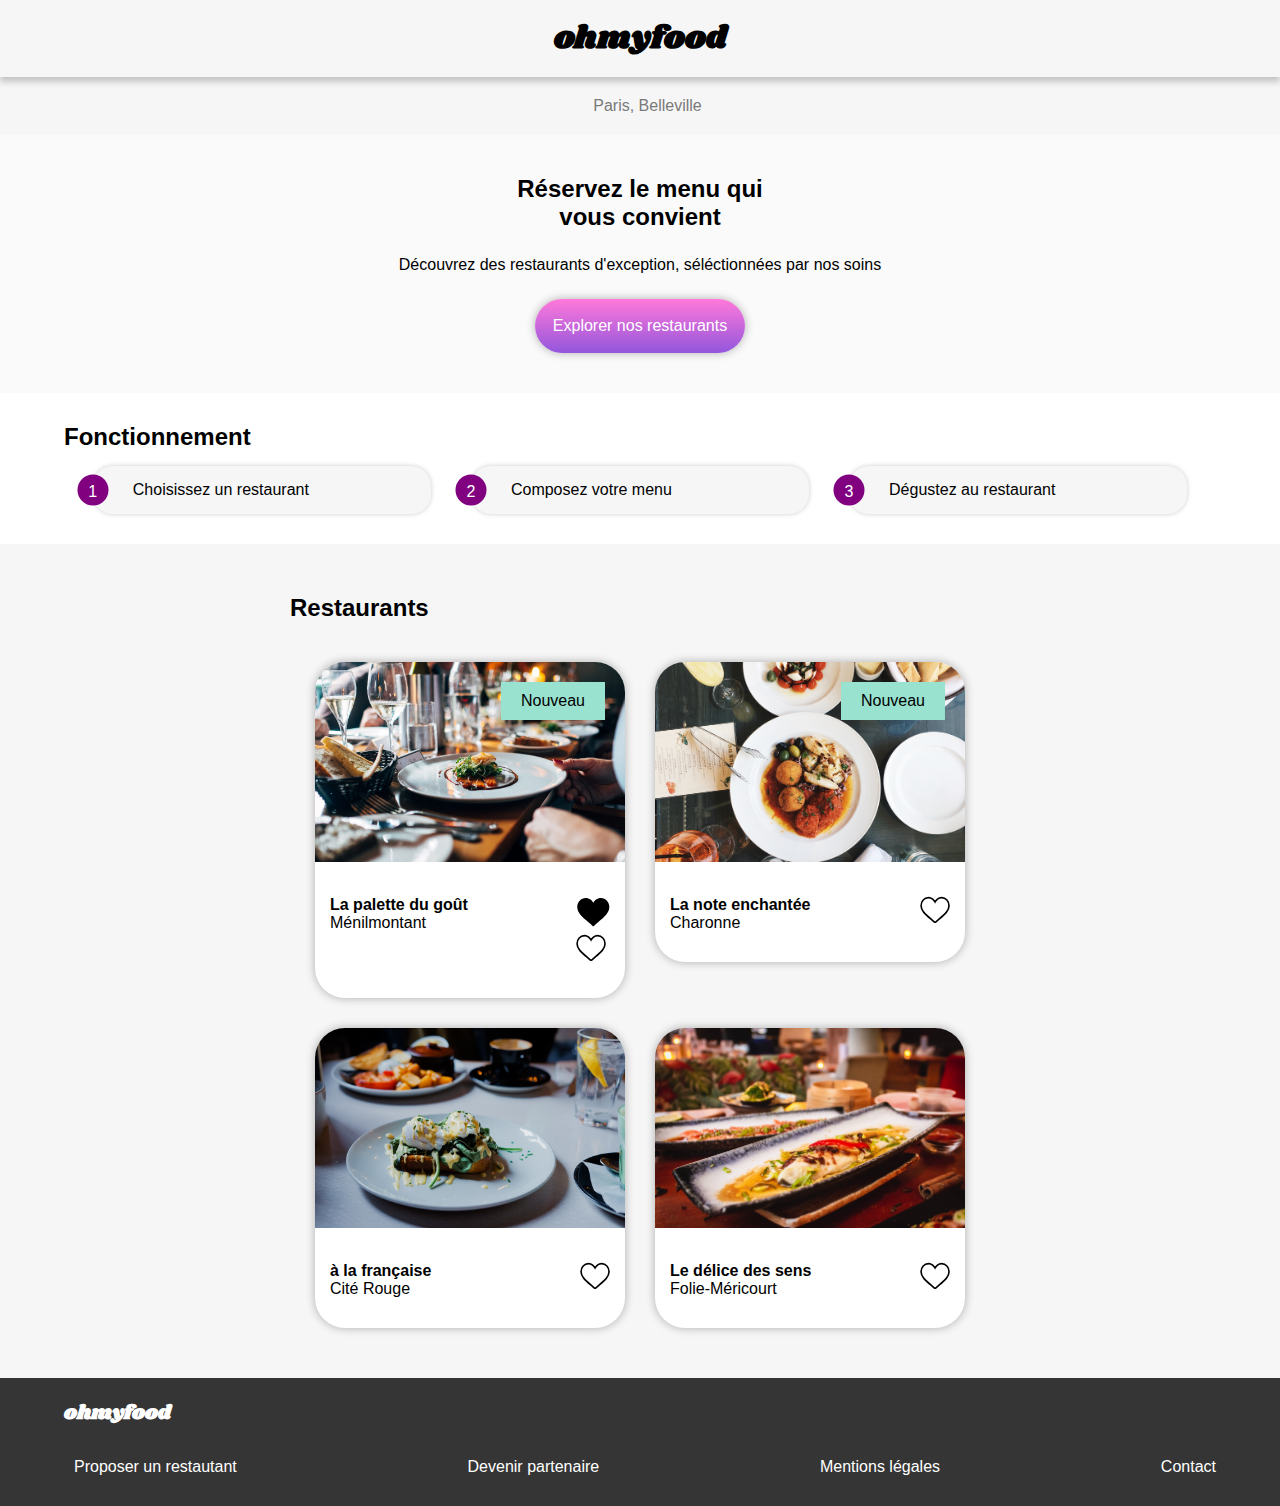
==== index.html @ 83a880f5 "integration terminée" ====
<!DOCTYPE html>
<html lang="en">
<head>
    <meta charset="UTF-8">
    <meta name="viewport" content="width=device-width, initial-scale=1.0">
    <link rel="stylesheet" href="./styles/style.css">
    <link
      rel="stylesheet"
      href="https://cdnjs.cloudflare.com/ajax/libs/font-awesome/6.4.0/css/all.min.css"
      integrity="sha512-iecdLmaskl7CVkqkXNQ/ZH/XLlvWZOJyj7Yy7tcenmpD1ypASozpmT/E0iPtmFIB46ZmdtAc9eNBvH0H/ZpiBw=="
      crossorigin="anonymous"
      referrerpolicy="no-referrer"
    >
    <title>Document</title>
</head>
<body>
    <header>
        <a href="index.html" class="logo">
            <h1>ohmyfood</h1>
        </a>
    </header>
    <main>
        <div class="localisation">
            <i class="fa-solid fa-location-dot"></i>
            <p>Paris, Belleville</p>
        </div>
        <section class="hero">
            <h2>Réservez le menu qui vous convient</h2>
            <p>Découvrez des restaurants d'exception, séléctionnées par nos soins</p>
            <div class="hero-btn">
                <p>Explorer nos restaurants</p>
            </div>
        </section>
    </main>
    <section class="fonctionnement">
        <div class="fonctionnement-containeur">
            <h2>Fonctionnement</h2>
            <div class="choix">
                <div class="choix-un">
                    <i class="fas fa-mobile-alt"></i>
                    <p>Choisissez un restaurant</p>
                </div>
                <div class="choix-deux">
                    <i class="fas fa-list-ul"></i>
                    <p>Composez votre menu</p>
                </div>
                <div class="choix-trois">
                    <i class="fas fa-store"></i>
                    <p>Dégustez au restaurant</p>
                </div>
            </div>
        </div>
    </section>
    <section class="restaurants">
        <h2>Restaurants</h2>
        <div class="resto-cards">
            <a href="./pages/palette.html">

                <div class="resto-card">
                    <div class="nouveau-patch">Nouveau</div>
                    <img src="./assets/images/restaurant1.jpg" alt="restaurant un">
                    <div class="card-block">
                        <div class="block-left">
                            <h4>La palette du goût</h4>
                            <p>Ménilmontant</p>
                        </div>
                        <div class="block-right">
                            <svg class="hcoeur-plein" viewBox="-20 0 550 550" xml:space="preserve">
                                <path d="M376,30c-27.783,0-53.255,8.804-75.707,26.168c-21.525,16.647-35.856,37.85-44.293,53.268
                                c-8.437-15.419-22.768-36.621-44.293-53.268C189.255,38.804,163.783,30,136,30C58.468,30,0,93.417,0,177.514
                                c0,90.854,72.943,153.015,183.369,247.118c18.752,15.981,40.007,34.095,62.099,53.414C248.38,480.596,252.12,482,256,482
                                s7.62-1.404,10.532-3.953c22.094-19.322,43.348-37.435,62.111-53.425C439.057,330.529,512,268.368,512,177.514
                                C512,93.417,453.532,30,376,30z"></path>
                                <defs>
                                    <linearGradient>
                                          <stop offset="0%" stop-color="#9356DC" />
                                          <stop offset="100%" stop-color="#FF79DA" />
                                    </linearGradient>
                                  </defs>            
                            </svg>
                            <svg class="coeur-vide" viewBox="-20 0 550 550" xml:space="perserve">
                                <path d="M376,30c-27.783,0-53.255,8.804-75.707,26.168c-21.525,16.647-35.856,37.85-44.293,53.268
                                c-8.437-15.419-22.768-36.621-44.293-53.268C189.255,38.804,163.783,30,136,30C58.468,30,0,93.417,0,177.514
                                c0,90.854,72.943,153.015,183.369,247.118c18.752,15.981,40.007,34.095,62.099,53.414C248.38,480.596,252.12,482,256,482
                                s7.62-1.404,10.532-3.953c22.094-19.322,43.348-37.435,62.111-53.425C439.057,330.529,512,268.368,512,177.514
                                C512,93.417,453.532,30,376,30z"></path>
                            </svg>
                        </div>
                </div>
            </div>
        </a>
            <a href="./pages/note-enchantée.html">

                <div class="resto-card">
                    <div class="nouveau-patch">Nouveau</div>
                    <img src="./assets/images/restaurant2.jpg" alt="restaurant un">
                    <div class="card-block">
                        <div class="block-left">
                            <h4>La note enchantée</h4>
                            <p>Charonne</p>
                        </div>
                        <div class="block-right">
                            <svg class="coeur-vide" viewBox="-20 0 550 550" xml:space="perserve">
                                <path d="M376,30c-27.783,0-53.255,8.804-75.707,26.168c-21.525,16.647-35.856,37.85-44.293,53.268
                                c-8.437-15.419-22.768-36.621-44.293-53.268C189.255,38.804,163.783,30,136,30C58.468,30,0,93.417,0,177.514
                            c0,90.854,72.943,153.015,183.369,247.118c18.752,15.981,40.007,34.095,62.099,53.414C248.38,480.596,252.12,482,256,482
                            s7.62-1.404,10.532-3.953c22.094-19.322,43.348-37.435,62.111-53.425C439.057,330.529,512,268.368,512,177.514
                            C512,93.417,453.532,30,376,30z"></path>
                        </svg>
                    </div>
                </div>
            </div>
        </a>
            <a href="./pages/à-la-française.html">
                <div class="resto-card">
                    <img src="./assets/images/restaurant3.jpg" alt="restaurant un">
                    <div class="card-block">
                        <div class="block-left">
                            <h4>à la française</h4>
                            <p>Cité Rouge</p>
                        </div>
                        <div class="block-right">
                            <svg class="coeur-vide" viewBox="-20 0 550 550" xml:space="perserve">
                                <path d="M376,30c-27.783,0-53.255,8.804-75.707,26.168c-21.525,16.647-35.856,37.85-44.293,53.268
                                c-8.437-15.419-22.768-36.621-44.293-53.268C189.255,38.804,163.783,30,136,30C58.468,30,0,93.417,0,177.514
                                c0,90.854,72.943,153.015,183.369,247.118c18.752,15.981,40.007,34.095,62.099,53.414C248.38,480.596,252.12,482,256,482
                                s7.62-1.404,10.532-3.953c22.094-19.322,43.348-37.435,62.111-53.425C439.057,330.529,512,268.368,512,177.514
                                C512,93.417,453.532,30,376,30z"></path>
                            </svg>
                        </div>
                    </div>
                </div>
            </a>
                <a href="./pages/délice-des-sens.html">
                <div class="resto-card">
                    <img src="./assets/images/restaurant4.jpg" alt="restaurant un">
                    <div class="card-block">
                        <div class="block-left">
                            <h4>Le délice des sens</h4>
                            <p>Folie-Méricourt</p>
                        </div>
                        <div class="block-right">
                            <svg class="coeur-vide" viewBox="-20 0 550 550" xml:space="perserve">
                                <path d="M376,30c-27.783,0-53.255,8.804-75.707,26.168c-21.525,16.647-35.856,37.85-44.293,53.268
                                c-8.437-15.419-22.768-36.621-44.293-53.268C189.255,38.804,163.783,30,136,30C58.468,30,0,93.417,0,177.514
                                c0,90.854,72.943,153.015,183.369,247.118c18.752,15.981,40.007,34.095,62.099,53.414C248.38,480.596,252.12,482,256,482
                                s7.62-1.404,10.532-3.953c22.094-19.322,43.348-37.435,62.111-53.425C439.057,330.529,512,268.368,512,177.514
                                C512,93.417,453.532,30,376,30z"></path>
                            </svg>
                        </div>
                    </div>
                </div>
            </a>
        </div>
    </section>
    <footer>
        <div class="footer-containeur">
            <h5>ohmyfood</h5>
            <div class="options">
                <div class="option-card">
                    <i class="fas fa-utensils"></i>
                    <p>Proposer un restautant</p>
                </div>
                <div class="option-card">
                    <i class="fas fa-hands-helping"></i>
                    <p>Devenir partenaire</p>
                </div>
                <div class="option-card">
                    <p>Mentions légales</p>
                </div>
                <div class="option-card">
                    <p>Contact</p>
                </div>
            </div>
        </div>
    </footer>
</body>
</html>
---- styles/style.css ----
@font-face {
    font-family: logoFont;
    src: url(../assets/fonts/Shrikhand-Regular.ttf);
}
@import url('https://fonts.googleapis.com/css2?family=Roboto:wght@300&display=swap');


* {
    margin: 0;
    padding: 0;
    box-sizing: border-box;
}

body {
    font-family: 'Roboto', sans-serif;
    background: #F6F6F6;
}

a {
    text-decoration: none;
    color: #000;
}


/* -------
    HEADER
    ------ */

header {
    height: auto;
    box-shadow: 0px 5px 6px 0px rgba(0, 0, 0, 0.2);
    display: flex;
    justify-content: center;
    align-items: center;
    z-index: 20;
}

.logo {
    font-family: logoFont, cursive;
    color: black;
}

h1 {
    display: block;
    font-size: 2em;
    font-weight: bold;
    padding: 15px 0;
}

/* -----
    MAIN
    ---- */

main {
    display: flex;
    justify-content: center;
    align-items: center;
    flex-direction: column;
}

.localisation {
    display: flex;
    justify-content: center;
    padding: 20px 0;
    color: #7a7a7a;;
    /* background: #F6F6F6; */
}

.localisation p {
    margin-left: 15px;
}

/* -----
    HERO
    ---- */

.hero {
    background: #FAFAFA;
    width: 100%;
    display: flex;
    justify-content: center;
    flex-direction: column;
    align-items: center;
    padding: 40px 0;
}

.hero h2 {
    max-width: 250px;
    width: 90%;
    text-align: center;
    font-size: 1.5rem;
}

.hero > p {
    max-width: 500px;
    text-align: center;
    margin-top: 25px;
}

.hero-btn {
    background: linear-gradient(180deg, #ff79da 0%, #9356dc 100%);
    margin-top: 25px;
    border-radius: 30px;
    color : #FFF;
    padding: 18px;
    cursor: pointer;
    box-shadow: 0px 0px 10px 0px rgba(0, 0, 0, 0.3);
    transition: all 0.2s ease;
}

.hero-btn:hover {
    filter: brightness(1.15);
}

/* ---------------
    FONCTIONNEMENT
    -------------- */

.fonctionnement {
    background: #FFFFFF;
}

.fonctionnement-containeur {
    max-width: 1200px;
    width: 90%;
    margin: 0 auto;
    padding: 30px 0;
}

.choix {
    display: flex;
    justify-content: space-between;
    align-items: center;
    gap: 40px;
    width: 95%;
    margin: 0 auto;
    margin-top: 15px;
}

.choix-un, .choix-deux, .choix-trois {
    background: #F6F6F6;
    width: 33%;
    display: flex;
    align-items: center;
    padding: 15px 25px;
    border-radius: 20px;
    box-shadow: 0px 0px 5px 0px rgba(0, 0, 0, 0.2);
    transition: all 0.2s ease;
    cursor: pointer;
    position: relative;
    gap: 15px;
}

.choix-un:hover, .choix-deux:hover, .choix-trois:hover {
    box-shadow: 0px 0px 10px 0px rgba(0, 0, 0, 0.3);
    background: #FFFFFF;
}

.choix-un::before {
    content: "1";
    width: 15px;
    height: 15px;
    position: absolute;
    background-color: purple;
    color: #FFFFFF;
    text-align: center;
    padding: 8px;
    border-radius: 50%;
    left: 0;
    top: 50%;
    transform: translate(-50%, -50%);
}

.choix-deux::before {
    content: "2";
    width: 15px;
    height: 15px;
    position: absolute;
    background-color: purple;
    color: #FFFFFF;
    text-align: center;
    padding: 8px;
    border-radius: 50%;
    left: 0;
    top: 50%;
    transform: translate(-50%, -50%);
}

.choix-trois::before {
    content: "3";
    width: 15px;
    height: 15px;
    position: absolute;
    background-color: purple;
    color: #FFFFFF;
    text-align: center;
    padding: 8px;
    border-radius: 50%;
    left: 0;
    top: 50%;
    transform: translate(-50%, -50%);
}

@media (max-width : 750px) {
    .choix {
        flex-direction: column;
        width: 90%;
    }
    .choix-un, .choix-deux, .choix-trois {
        width: auto;
    }
}

/* ------------
    RESTAUTANTS
    ----------- */

.restaurants {
    max-width: 700px;
    width: 90%;
    margin: 50px auto;
}

.resto-cards {
    max-width: 650px;
    margin: 0 auto;
    display: grid;
    grid-template-columns: 1fr 1fr;
    gap: 30px;
    margin-top: 40px;
}


.resto-card {
    background: #FFFFFF;
    border-radius: 30px;
    max-width: 350px;
    box-shadow: 0px 0px 10px 0px rgba(0, 0, 0, 0.3);
    position: relative;
    transition: all 0.3s ease-in;
}

.resto-card:hover {
    transform: scale(1.05);
    box-shadow: 0px 0px 10px 3px rgba(183, 0, 255, 0.3);
}

.resto-card img {
    width: 100%;
    height: 200px;
    object-fit: cover;
    border-radius: 30px 30px 0 0;
}

.nouveau-patch {
    position: absolute;
    top: 20px;
    right: 20px;
    background-color: #99E2D0;
    padding: 10px 20px;
}

.card-block {
    padding: 30px 15px;
    display: flex;
    justify-content: space-between;
}

.coeur-plein{
    position: absolute;
    stroke: none;
}

.coeur-vide {
    color: linear-gradient(180deg, #ff79da 0%, #9356dc 100%);
    width: 30px;
    stroke-width: 30;
    stroke: black;
    fill: white;
    cursor: pointer;
}

@media (max-width : 750px) {
    .restaurants h2 {
        width: 400px;
        margin: 0 auto;
    }

    .resto-cards {
        grid-template-columns: 1fr;
        text-align: center;
        max-width: 350px;
        width: 90%;
    }
}


/* -------
    FOOTER
    ------ */

footer {
    background: #353535;
    color: #FFFFFF;
}

.footer-containeur {
    max-width: 90%;
    margin: 0 auto;
}

.footer-containeur h5 {
    font-family: logoFont, cursive;
    font-size: 20px;
    padding: 20px 0;
}

.options {
    display: flex;
    justify-content: space-between;
    align-items: start;
    padding: 10px 0 30px;
}

.option-card {
    display: flex;
    gap: 10px;
}

@media (max-width : 750px) {
    .options {
        flex-direction: column;
        gap: 15px;
    }
}
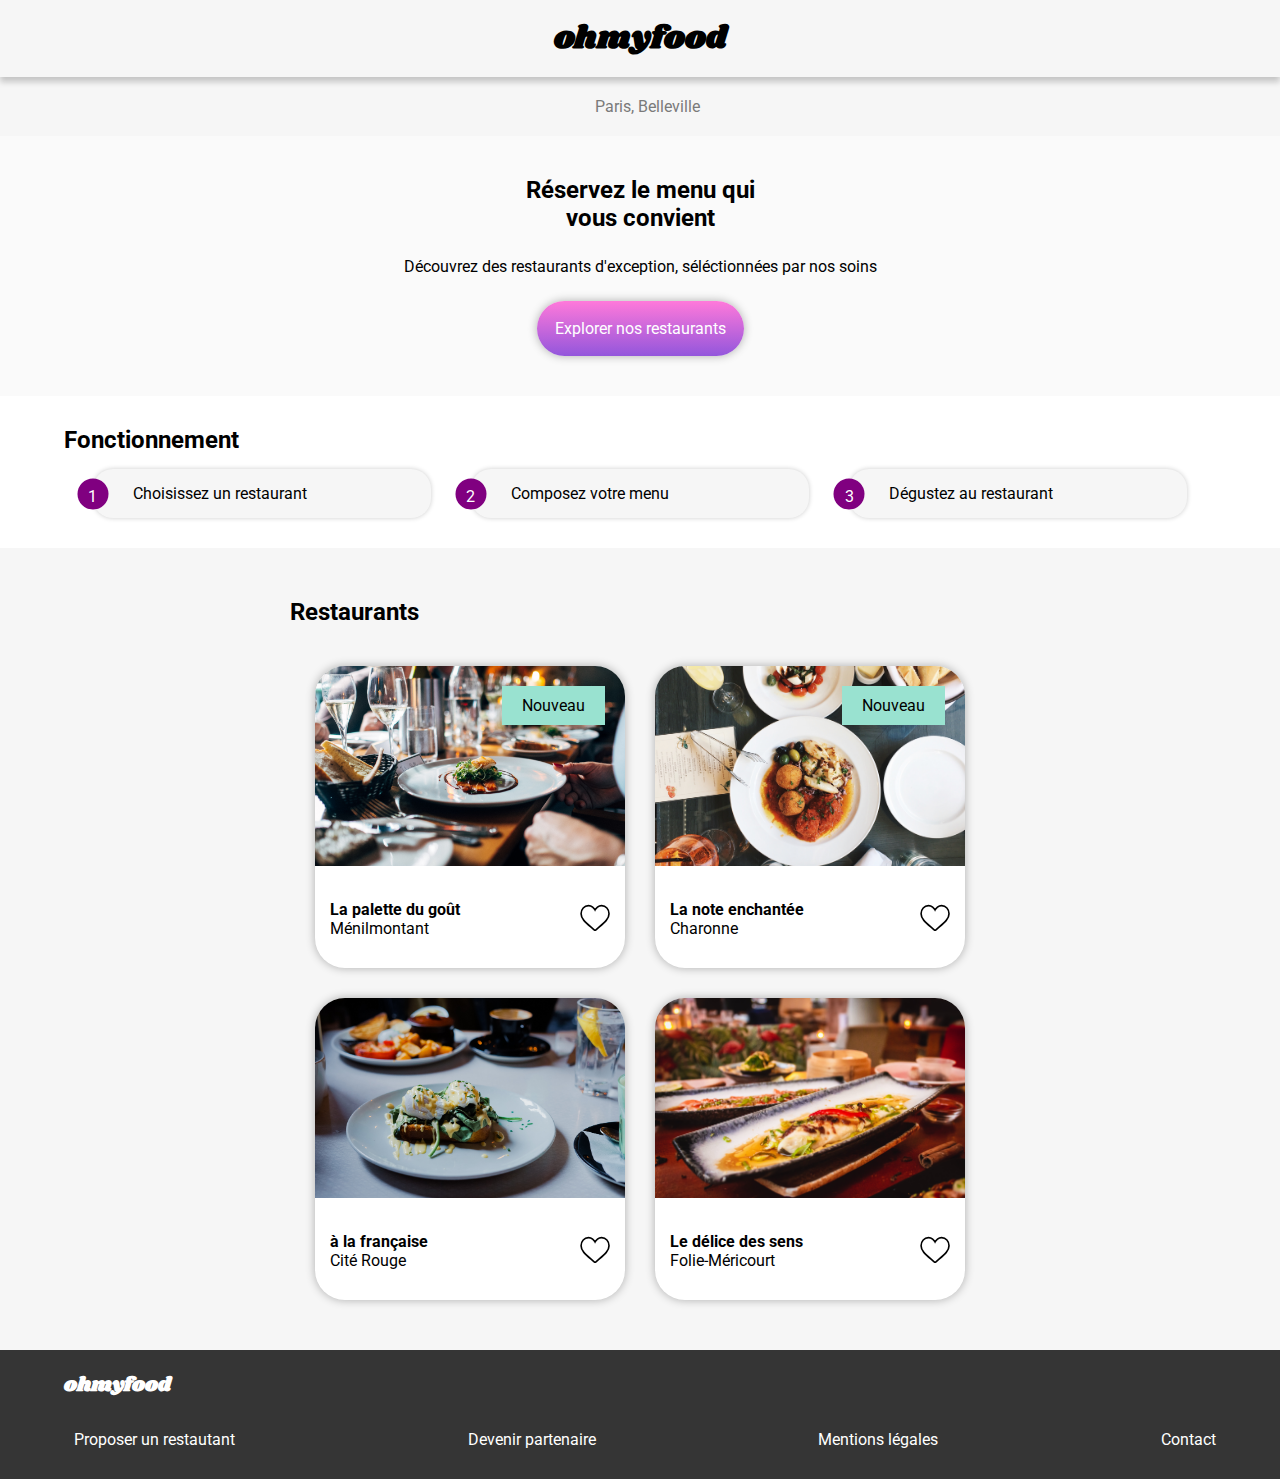
==== commit 94a7b692: "Projet terminé" ====
--- a/index.html
+++ b/index.html
@@ -65,25 +65,25 @@
                             <p>Ménilmontant</p>
                         </div>
                         <div class="block-right">
-                            <svg class="hcoeur-plein" viewBox="-20 0 550 550" xml:space="preserve">
+                            <svg class="coeur-plein" viewBox="-20 0 550 550">
+                                <path d="M376,30c-27.783,0-53.255,8.804-75.707,26.168c-21.525,16.647-35.856,37.85-44.293,53.268
+                                c-8.437-15.419-22.768-36.621-44.293-53.268C189.255,38.804,163.783,30,136,30C58.468,30,0,93.417,0,177.514
+                                c0,90.854,72.943,153.015,183.369,247.118c18.752,15.981,40.007,34.095,62.099,53.414C248.38,480.596,252.12,482,256,482
+                                s7.62-1.404,10.532-3.953c22.094-19.322,43.348-37.435,62.111-53.425C439.057,330.529,512,268.368,512,177.514
+                                C512,93.417,453.532,30,376,30z"></path>
+                            </svg>
+                            <svg class="coeur-vide" viewBox="-20 0 550 550">
                                 <path d="M376,30c-27.783,0-53.255,8.804-75.707,26.168c-21.525,16.647-35.856,37.85-44.293,53.268
                                 c-8.437-15.419-22.768-36.621-44.293-53.268C189.255,38.804,163.783,30,136,30C58.468,30,0,93.417,0,177.514
                                 c0,90.854,72.943,153.015,183.369,247.118c18.752,15.981,40.007,34.095,62.099,53.414C248.38,480.596,252.12,482,256,482
                                 s7.62-1.404,10.532-3.953c22.094-19.322,43.348-37.435,62.111-53.425C439.057,330.529,512,268.368,512,177.514
                                 C512,93.417,453.532,30,376,30z"></path>
                                 <defs>
-                                    <linearGradient>
-                                          <stop offset="0%" stop-color="#9356DC" />
-                                          <stop offset="100%" stop-color="#FF79DA" />
+                                    <linearGradient id="text-fill">
+                                          <stop offset="0%" stop-color="#9356DC"></stop>
+                                          <stop offset="100%" stop-color="#FF79DA"></stop>
                                     </linearGradient>
-                                  </defs>            
-                            </svg>
-                            <svg class="coeur-vide" viewBox="-20 0 550 550" xml:space="perserve">
-                                <path d="M376,30c-27.783,0-53.255,8.804-75.707,26.168c-21.525,16.647-35.856,37.85-44.293,53.268
-                                c-8.437-15.419-22.768-36.621-44.293-53.268C189.255,38.804,163.783,30,136,30C58.468,30,0,93.417,0,177.514
-                                c0,90.854,72.943,153.015,183.369,247.118c18.752,15.981,40.007,34.095,62.099,53.414C248.38,480.596,252.12,482,256,482
-                                s7.62-1.404,10.532-3.953c22.094-19.322,43.348-37.435,62.111-53.425C439.057,330.529,512,268.368,512,177.514
-                                C512,93.417,453.532,30,376,30z"></path>
+                                  </defs>
                             </svg>
                         </div>
                 </div>
@@ -100,12 +100,25 @@
                             <p>Charonne</p>
                         </div>
                         <div class="block-right">
-                            <svg class="coeur-vide" viewBox="-20 0 550 550" xml:space="perserve">
+                            <svg class="coeur-plein" viewBox="-20 0 550 550">
+                                <path d="M376,30c-27.783,0-53.255,8.804-75.707,26.168c-21.525,16.647-35.856,37.85-44.293,53.268
+                                c-8.437-15.419-22.768-36.621-44.293-53.268C189.255,38.804,163.783,30,136,30C58.468,30,0,93.417,0,177.514
+                                c0,90.854,72.943,153.015,183.369,247.118c18.752,15.981,40.007,34.095,62.099,53.414C248.38,480.596,252.12,482,256,482
+                                s7.62-1.404,10.532-3.953c22.094-19.322,43.348-37.435,62.111-53.425C439.057,330.529,512,268.368,512,177.514
+                                C512,93.417,453.532,30,376,30z"></path>
+                            </svg>
+                            <svg class="coeur-vide" viewBox="-20 0 550 550">
                                 <path d="M376,30c-27.783,0-53.255,8.804-75.707,26.168c-21.525,16.647-35.856,37.85-44.293,53.268
                                 c-8.437-15.419-22.768-36.621-44.293-53.268C189.255,38.804,163.783,30,136,30C58.468,30,0,93.417,0,177.514
                             c0,90.854,72.943,153.015,183.369,247.118c18.752,15.981,40.007,34.095,62.099,53.414C248.38,480.596,252.12,482,256,482
                             s7.62-1.404,10.532-3.953c22.094-19.322,43.348-37.435,62.111-53.425C439.057,330.529,512,268.368,512,177.514
                             C512,93.417,453.532,30,376,30z"></path>
+                            <defs>
+                                <linearGradient id="text-fill">
+                                      <stop offset="0%" stop-color="#9356DC"></stop>
+                                      <stop offset="100%" stop-color="#FF79DA"></stop>
+                                </linearGradient>
+                              </defs>
                         </svg>
                     </div>
                 </div>
@@ -120,12 +133,25 @@
                             <p>Cité Rouge</p>
                         </div>
                         <div class="block-right">
-                            <svg class="coeur-vide" viewBox="-20 0 550 550" xml:space="perserve">
-                                <path d="M376,30c-27.783,0-53.255,8.804-75.707,26.168c-21.525,16.647-35.856,37.85-44.293,53.268
-                                c-8.437-15.419-22.768-36.621-44.293-53.268C189.255,38.804,163.783,30,136,30C58.468,30,0,93.417,0,177.514
-                                c0,90.854,72.943,153.015,183.369,247.118c18.752,15.981,40.007,34.095,62.099,53.414C248.38,480.596,252.12,482,256,482
-                                s7.62-1.404,10.532-3.953c22.094-19.322,43.348-37.435,62.111-53.425C439.057,330.529,512,268.368,512,177.514
-                                C512,93.417,453.532,30,376,30z"></path>
+                            <svg class="coeur-plein" viewBox="-20 0 550 550">
+                                <path d="M376,30c-27.783,0-53.255,8.804-75.707,26.168c-21.525,16.647-35.856,37.85-44.293,53.268
+                                c-8.437-15.419-22.768-36.621-44.293-53.268C189.255,38.804,163.783,30,136,30C58.468,30,0,93.417,0,177.514
+                                c0,90.854,72.943,153.015,183.369,247.118c18.752,15.981,40.007,34.095,62.099,53.414C248.38,480.596,252.12,482,256,482
+                                s7.62-1.404,10.532-3.953c22.094-19.322,43.348-37.435,62.111-53.425C439.057,330.529,512,268.368,512,177.514
+                                C512,93.417,453.532,30,376,30z"></path>
+                            </svg>
+                            <svg class="coeur-vide" viewBox="-20 0 550 550">
+                                <path d="M376,30c-27.783,0-53.255,8.804-75.707,26.168c-21.525,16.647-35.856,37.85-44.293,53.268
+                                c-8.437-15.419-22.768-36.621-44.293-53.268C189.255,38.804,163.783,30,136,30C58.468,30,0,93.417,0,177.514
+                                c0,90.854,72.943,153.015,183.369,247.118c18.752,15.981,40.007,34.095,62.099,53.414C248.38,480.596,252.12,482,256,482
+                                s7.62-1.404,10.532-3.953c22.094-19.322,43.348-37.435,62.111-53.425C439.057,330.529,512,268.368,512,177.514
+                                C512,93.417,453.532,30,376,30z"></path>
+                                <defs>
+                                    <linearGradient id="text-fill">
+                                          <stop offset="0%" stop-color="#9356DC"></stop>
+                                          <stop offset="100%" stop-color="#FF79DA"></stop>
+                                    </linearGradient>
+                                  </defs>
                             </svg>
                         </div>
                     </div>
@@ -140,12 +166,25 @@
                             <p>Folie-Méricourt</p>
                         </div>
                         <div class="block-right">
-                            <svg class="coeur-vide" viewBox="-20 0 550 550" xml:space="perserve">
-                                <path d="M376,30c-27.783,0-53.255,8.804-75.707,26.168c-21.525,16.647-35.856,37.85-44.293,53.268
-                                c-8.437-15.419-22.768-36.621-44.293-53.268C189.255,38.804,163.783,30,136,30C58.468,30,0,93.417,0,177.514
-                                c0,90.854,72.943,153.015,183.369,247.118c18.752,15.981,40.007,34.095,62.099,53.414C248.38,480.596,252.12,482,256,482
-                                s7.62-1.404,10.532-3.953c22.094-19.322,43.348-37.435,62.111-53.425C439.057,330.529,512,268.368,512,177.514
-                                C512,93.417,453.532,30,376,30z"></path>
+                            <svg class="coeur-plein" viewBox="-20 0 550 550">
+                                <path d="M376,30c-27.783,0-53.255,8.804-75.707,26.168c-21.525,16.647-35.856,37.85-44.293,53.268
+                                c-8.437-15.419-22.768-36.621-44.293-53.268C189.255,38.804,163.783,30,136,30C58.468,30,0,93.417,0,177.514
+                                c0,90.854,72.943,153.015,183.369,247.118c18.752,15.981,40.007,34.095,62.099,53.414C248.38,480.596,252.12,482,256,482
+                                s7.62-1.404,10.532-3.953c22.094-19.322,43.348-37.435,62.111-53.425C439.057,330.529,512,268.368,512,177.514
+                                C512,93.417,453.532,30,376,30z"></path>
+                            </svg>
+                            <svg class="coeur-vide" viewBox="-20 0 550 550">
+                                <path d="M376,30c-27.783,0-53.255,8.804-75.707,26.168c-21.525,16.647-35.856,37.85-44.293,53.268
+                                c-8.437-15.419-22.768-36.621-44.293-53.268C189.255,38.804,163.783,30,136,30C58.468,30,0,93.417,0,177.514
+                                c0,90.854,72.943,153.015,183.369,247.118c18.752,15.981,40.007,34.095,62.099,53.414C248.38,480.596,252.12,482,256,482
+                                s7.62-1.404,10.532-3.953c22.094-19.322,43.348-37.435,62.111-53.425C439.057,330.529,512,268.368,512,177.514
+                                C512,93.417,453.532,30,376,30z"></path>
+                                <defs>
+                                    <linearGradient id="text-fill">
+                                          <stop offset="0%" stop-color="#9356DC"></stop>
+                                          <stop offset="100%" stop-color="#FF79DA"></stop>
+                                    </linearGradient>
+                                  </defs>
                             </svg>
                         </div>
                     </div>
--- a/styles/style.css
+++ b/styles/style.css
@@ -1,8 +1,8 @@
+@import url('https://fonts.googleapis.com/css2?family=Roboto:wght@300&display=swap');
 @font-face {
     font-family: logoFont;
     src: url(../assets/fonts/Shrikhand-Regular.ttf);
 }
-@import url('https://fonts.googleapis.com/css2?family=Roboto:wght@300&display=swap');
 
 
 * {
@@ -266,18 +266,37 @@
     justify-content: space-between;
 }
 
+.block-right {
+    display: flex;
+    justify-content: center;
+    align-items: center;
+}
+
+.block-right:hover .coeur-plein {
+    opacity: 1;
+}
+
+.block-right:hover .coeur-vide {
+   stroke: none;
+}
+
 .coeur-plein{
+    opacity: 0;
     position: absolute;
     stroke: none;
+    fill: url(#text-fill);
+    width: 30px;
+    stroke-width: 30;
+    transition: all 0.4s ease;
 }
 
 .coeur-vide {
-    color: linear-gradient(180deg, #ff79da 0%, #9356dc 100%);
     width: 30px;
     stroke-width: 30;
     stroke: black;
     fill: white;
     cursor: pointer;
+    transition: all 0.4s ease;
 }
 
 @media (max-width : 750px) {
